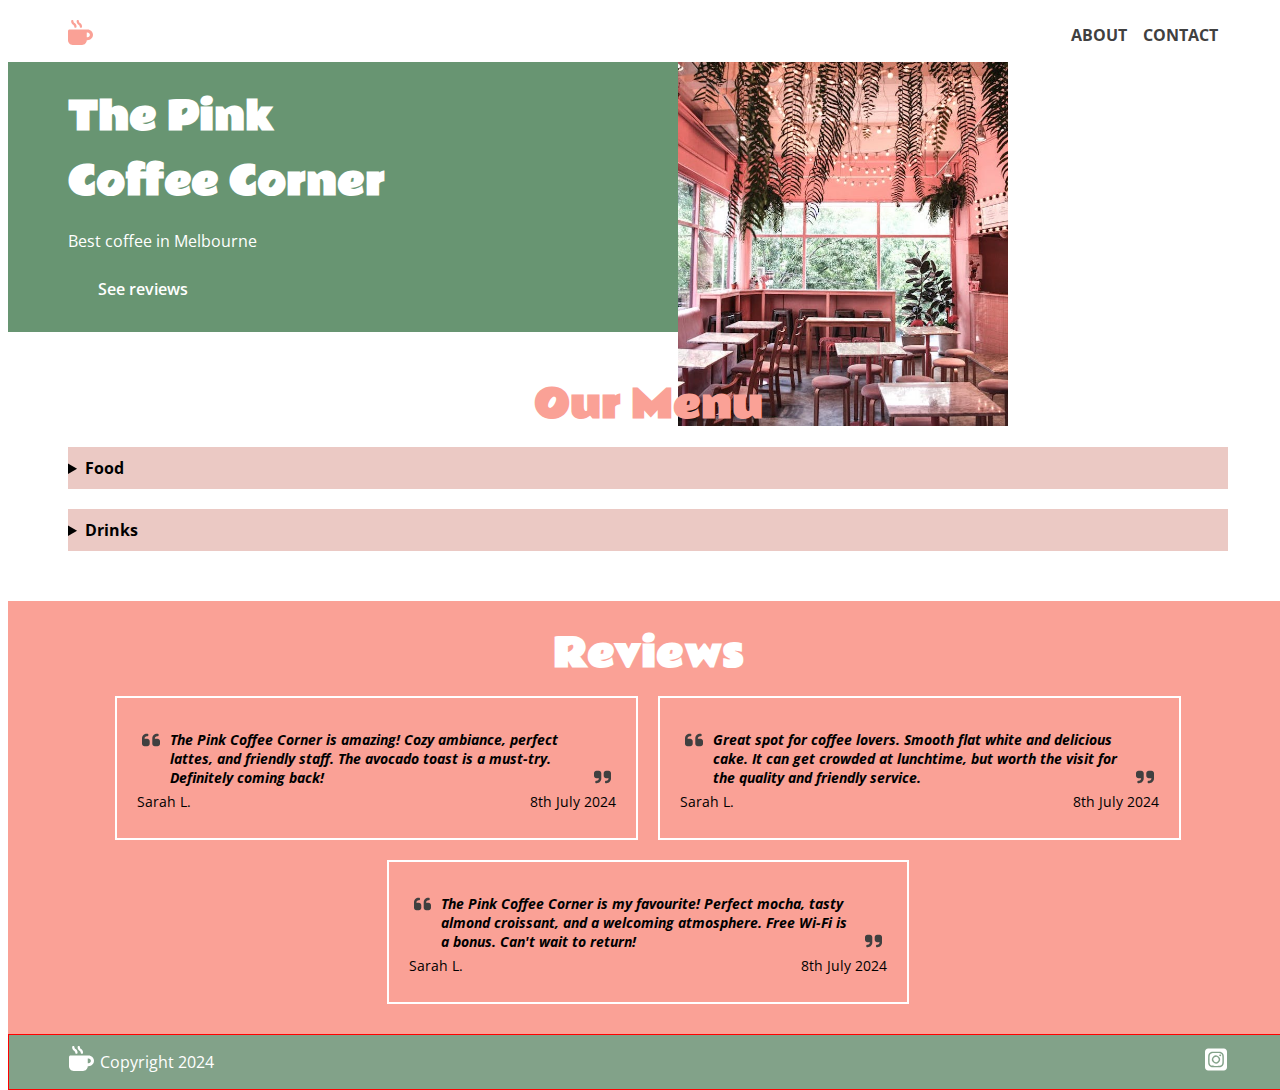
==== index.html @ 4e10b974 "removes all debug borders, fixes rasberry cupcake size" ====
<!DOCTYPE html>
<html lang="en">
<head>
    <meta charset="UTF-8">
    <meta name="viewport" content="width=device-width, initial-scale=1.0">
    <title>Assessment</title>
    <link rel="stylesheet" href="./style.css">
    <link rel="preconnect" href="https://fonts.googleapis.com">
<link rel="preconnect" href="https://fonts.gstatic.com" crossorigin>
<link href="https://fonts.googleapis.com/css2?family=Libre+Baskerville:ital,wght@0,400;0,700;1,400&family=Open+Sans:ital,wght@0,300..800;1,300..800&display=swap" rel="stylesheet">
<link rel="preconnect" href="https://fonts.googleapis.com">
<link rel="preconnect" href="https://fonts.gstatic.com" crossorigin>
<link href="https://fonts.googleapis.com/css2?family=Libre+Baskerville:ital,wght@0,400;0,700;1,400&family=Open+Sans:ital,wght@0,300..800;1,300..800&family=Rammetto+One&display=swap" rel="stylesheet">



</head>
<body>
    <header id="home">
        <section class="logo">
            <img src="./assets/icons/mug-hot-pink.svg" alt="mug-hot" height="25px">
        </section>
        <nav>
            <!-- <a href="#home">Home</a> -->
            <a href="#aboutSection">About</a>
            <a a href="#contactSection">Contact</a>
        </nav>
    </header>
        
        
    <main>
        <section class="hero-page">
            <section class="hero-page-text">
                <h2>
                    The Pink<br>Coffee Corner
                </h2>
                <p>Best coffee in Melbourne</p>
                <article class="hero-btn-reviews">
                    See reviews
                </article>
            </section>
            <section class="hero-page-image">
                <img src="./assets/images/hero_image.jpg" alt="restaurant" width="330px" />
            </section>
        </section>

        <section class="menu">
            <h2>Our Menu</h2>
            <section>
                <details class="item-title">
                    <summary>Food</summary>
                    <div class="container">
                        <div>
                            <article>
                                <!-- <div class="warnings"> -->
                                    <img src="./assets/images/chocolate_cupcake.jpg" alt="chocolate cake" />
                                    <h3>Chocolate Cupcake</h3>
                                    <div class="contains">
                                        <img class="icon" src="./assets/icons/leaf.svg" alt="vegan leaf" width="10px" height="10px" />
                                        <span>Vegan</span>
                                    </div> 
                                <!-- </div> -->
                            </article> 
                        </div> 
                        <div>
                            <article>
                                <!-- <div class="warnings"> -->
                                    <img src="./assets/images/donuts.jpg" alt="donuts" />
                                    <h3>Donuts</h3>
                                    <div class="contains">
                                        <img class="icon" src="./assets/icons/wheat-awn.svg" alt="vegan leaf" width="10px" height="10px" />
                                        <span>Gluten Free</span>
                                    </div>
                                <!-- </div> -->
                            </article> 
                        </div> 
                        <div>
                            <article>
                                <img src="./assets/images/raspberry_cupcake.jpg" alt="raspberry cupcake">
                                <h3>Rasberry Cupcake</h3>
                                <div class="warnings">
                                    <div class="contains">
                                        <img class="icon" src="./assets/icons/leaf.svg" alt="vegan leaf" width="10px" height="10px">
                                        <span>Vegan</span>
                                    </div>
                                    <div class="contains">
                                        <img class="icon" src="./assets/icons/wheat-awn.svg" alt="vegan leaf" width="10px" height="10px">
                                        <span>Gluten Free</span>
                                    </div>
                                </div>
                            </article> 
                        </div> 
                        <div>
                            <article>
                                <!-- <div class="warnings"> -->
                                    <img src="./assets/images/vanilla_cake.jpg" alt="vanilla cake">
                                    <h3>Vanilla Cake</h3>
                                    <div class="contains">
                                        <img class="icon" src="./assets/icons/egg.svg" alt="vegan leaf" width="10px" height="10px">
                                        <span>Contains Eggs</span>
                                    </div>
                                <!-- </div> -->
                                
                            </article> 
                        </div> 
                        <div>
                            <article>
                                <!-- <div class="warnings"> -->
                                    <div class="contains">
                                        <img class="icon" src="./assets/icons/egg.svg" alt="vegan leaf" width="10px" height="10px">
                                        <span>Contains Eggs</span>
                                        <img class="icon" src="./assets/icons/cow.svg" alt="vegan leaf" width="10px" height="10px">
                                        <span>Contains Dairy</span>
                                    </div>
                                    <img src="./assets/images/cheesecake.jpg" alt="cheesecake">
                                    <h3>Cheese cake</h3>
                                <!-- </div> -->
                            </article> 
                        </div> 
                    </div>
                </details>
            </section>
        <section>
        <details class="item-title">
            <summary>Drinks</summary>
            <div class="container">
                <div>
                    <article>
                        <img src="./assets/images/coffee.jpg" alt="flat white coffee">
                        <h3>Flat White</h3>
                        <div class="contains">
                            <img class="icon" src="./assets/icons/leaf.svg" alt="vegan leaf" width="10px" height="10px">
                            <span>Vegan Option Available</span>
                        </div>
                    </article> 
                </div> 
                <div>
                    <article>
                        <img src="./assets/images/green_smoothie.jpg" alt="green smoothie">
                        <h3>Green Smoothie</h3>
                        <div class="contains">
                            <img class="icon" src="./assets/icons/leaf.svg" alt="vegan leaf" width="10px" height="10px">
                            <span>Vegan Option Available</span>
                        </div>
                    </article> 
                </div> 
                <div>
                    <article>
                        <img src="./assets/images/peanut_smoothie.jpg" alt="peanut butter smoothie">
                        <h3>Peanut Butter Smoothie</h3>
                        <div class="warnings">
                            <div class="contains">
                                <img class="icon" src="./assets/icons/leaf.svg" alt="vegan leaf" width="10px" height="10px">
                                <span>Vegan Option Available</span>
                            </div>
                            <div class="contains">
                                <img class="icon" src="./assets/icons/hand.svg" alt="hand with dots" width="10px" height="10px">
                                <span>Contains Nuts</span>
                            </div>
                        </div>
                    </article> 
                </div> 
            </div>
        </details>
    </section>
</section>


        <section class="reviews">
            <h2>Reviews</h2>
            <section class="review-cards">
                <article>
                    <div class="review-text-container">
                        <img src="./assets/icons/quote-left.svg" class="quote-left" alt="left quote">
                        <p class="review-text">
                            The Pink Coffee Corner is amazing! Cozy ambiance, perfect lattes,
                            and friendly staff. The avocado toast is a must-try. 
                            Definitely coming back! 
                        </p>
                        <img src="./assets/icons/quote-right.svg" class="quote-right" alt="right quote">
                    </div>
                    <section class="review-ownership">
                        <span class="review-name">Sarah L.</span>
                        <span class="review-date">8th July 2024</span>
                    </section>
                </article>
                <article>
                    <div class="review-text-container">
                        <img src="./assets/icons/quote-left.svg" class="quote-left" alt="left quote">
                        <p class="review-text">
                            Great spot for coffee lovers. Smooth flat white and delicious cake.
                            It can get crowded at lunchtime, but worth the visit for the 
                            quality and friendly service.
                        </p>
                        <img src="./assets/icons/quote-right.svg" class="quote-right" alt="right quote">
                    </div>
                    <section class="review-ownership">
                        <span class="review-name">Sarah L.</span>
                        <span class="review-date">8th July 2024</span>
                    </section>
                </article>
                <article>
                    <div class="review-text-container">
                        <img src="./assets/icons/quote-left.svg" class="quote-left" alt="left quote">
                        <p class="review-text">
                            The Pink Coffee Corner is my favourite!
                            Perfect mocha, tasty almond croissant, and a welcoming atmosphere. 
                            Free Wi-Fi is a bonus. Can't wait to return! 
                        </p>
                        <img src="./assets/icons/quote-right.svg" class="quote-right" alt="right quote">
                    </div>
                    <section class="review-ownership">
                        <span class="review-name">Sarah L.</span>
                        <span class="review-date">8th July 2024</span>
                    </section>
                </article>
                
            </section>
        </section>
    </main>
    <footer>
        <section class="footer-logo">
            <img src="./assets/icons/mug-hot-white.svg" alt="mug-hot" height="25px" />
            <span>Copyright 2024</span>
        </section>
        <section class="instagram">
            <img src="./assets/icons/instagram-white.svg" alt="instagram" height="25px" />
        </section>
    </footer>
</body>
</html>






<!-- <section class="menu">
    <h2>Our Menu</h2>
    <section>
        <details class="item-title">
            <summary>Food</summary>
            <article>
                <img src="./assets/images/chocolate_cupcake.jpg" alt="chocolate cake">
                <h3>Chocolate Cupcake</h3>
                <span>vegan</span>
            </article>
            <article>
                <img src="./assets/images/donuts.jpg" alt="donuts">
                <h3>Donuts</h3>
                <span>vegan</span>
            </article>
             <article>
                <img src="./assets/images/raspberry_cupcake.jpg" alt="raspberry cupcake">
                <h3>Rasberry Cupcake</h3>
                <span>vegan</span>
            </article>
            <article>
                <img src="./assets/images/vanilla_cake.jpg" alt="vanilla cake">
                <h3>Vanilla Cake</h3>
                <span>vegan</span>
            </article>
            <article>
                <img src="./assets/images/cheesecake.jpg" alt="cheesecake">
                <h3>Cheese cake</h3>
                <span>vegan</span>
            </article>
        </details>
    </section>
    <section>
        <details class="item-title">
            <summary>Drinks</summary>
            <article><h3>Flat White</h3></article>
            <article><h3>Green Smoothie</h3></article>
            <article><h3>Peanut Butter Smoothie</h3></article>
            
        </details>
    </section>
</section> -->
---- style.css ----
body {
  height: 100vh;
  width: 100%;
  font-family: "Open Sans", sans-serif;
}

header {
  display: flex;
  flex-direction: row;
  justify-content: space-between;
  align-items: center;
  height: 6vh;
  padding: 0px 60px;
}
header .logo {
  width: 30px;
  height: 30px;
}
header nav {
  padding-right: 10px;
  display: flex;
  flex-direction: row;
  justify-content: flex-start;
  align-items: center;
  gap: 1em;
}
header nav a {
  color: #404040;
  font-weight: bold;
  text-decoration: none;
  text-transform: uppercase;
}
header nav a:hover {
  transform: scale(1.05);
}

.hero-page {
  display: flex;
  flex-direction: row;
  justify-content: center;
  align-items: center;
  height: 30vh;
  color: white;
}
.hero-page .hero-page-text {
  display: flex;
  flex-direction: column;
  justify-content: center;
  align-items: start;
  width: 50%;
  height: 30vh;
  padding-left: 60px;
  background-color: #689572;
}
.hero-page .hero-page-text h2 {
  font-family: "Rammetto One", sans-serif;
  font-size: 2.4em;
  margin: 0;
}
.hero-page .hero-page-text .hero-btn-reviews {
  font-weight: 600;
  padding: 10px 30px;
}
.hero-page .hero-page-image {
  width: 50%;
  height: 30vh;
}

.menu {
  display: flex;
  flex-direction: column;
  justify-content: center;
  align-items: center;
  padding: 40px 60px;
  /* header of the dropdown list */
  /* dropdown list + header - outer body */
}
.menu h2 {
  font-family: "Rammetto One", sans-serif;
  font-size: 2.4em;
  margin: 0;
  color: #FAA196;
}
.menu section {
  width: 100%;
  padding: 10px 0px;
}
.menu summary {
  background-color: #EBC9C4;
  width: 100%;
  font-weight: bold;
  padding: 10px 0px;
}
.menu details {
  background-color: white;
}
.menu details div {
  background-color: white;
  padding-top: 10px;
  margin: 0px;
}
.menu details .container {
  display: flex;
  flex-wrap: wrap;
  justify-content: space-between;
  gap: 10px;
}
.menu details article {
  background-color: #EBC9C4;
  display: flex;
  flex-direction: column;
  align-items: center;
  width: 250px;
  padding: 10px;
}
.menu details article img {
  width: 24vw;
  height: 70%;
}
.menu details article .warnings {
  display: flex;
  flex-wrap: wrap;
  justify-content: center;
  padding: 0px;
  gap: 10px;
  background-color: #EBC9C4;
}
.menu details article .contains {
  display: flex;
  flex-direction: row;
  justify-content: flex-start;
  align-items: center;
  gap: 10px;
  font-size: 0.8em;
  padding: 0;
  margin: 0;
  background-color: #EBC9C4;
}
.menu details article .contains h3 {
  font-size: 1.3em;
  padding: 0px;
}
.menu details article .contains .icon {
  width: 20px;
  height: 20px;
  padding: 0px;
}

.reviews {
  display: flex;
  flex-direction: column;
  justify-content: center;
  align-items: center;
  padding: 20px 60px;
  background-color: #FAA196;
}
.reviews h2 {
  font-family: "Rammetto One", sans-serif;
  font-size: 2.4em;
  margin: 0;
  color: white;
}
.reviews .review-cards {
  display: flex;
  flex-wrap: wrap;
  justify-content: center;
  gap: 20px;
  padding: 10px;
  font-size: 0.9em;
}
.reviews .review-cards article {
  border: 2px solid white;
  width: 42%;
  height: 100px;
  padding: 20px;
  display: flex;
  flex-direction: column;
  justify-content: center;
}
.reviews .review-cards article .review-text-container {
  display: flex;
  flex-direction: rov;
  justify-content: flex-start;
  align-items: flex-start;
  padding: 5px;
  gap: 10px;
}
.reviews .review-cards article .review-text-container :first-child {
  align-self: flex-start;
}
.reviews .review-cards article .review-text-container :last-child {
  align-self: flex-end;
}
.reviews .review-cards article img {
  height: 20px;
}
.reviews .review-cards article .review-text {
  font-style: italic;
  font-weight: bold;
  margin: 0px;
}
.reviews .review-cards article .review-ownership {
  display: flex;
  flex-direction: row;
  justify-content: space-between;
}

footer {
  display: flex;
  flex-direction: row;
  justify-content: space-between;
  align-items: center;
  height: 6vh;
  padding: 0px 60px;
  background-color: #82A289;
  color: white;
  border: 1px solid red;
}
footer .footer-logo {
  display: flex;
  flex-direction: row;
  justify-content: flex-start;
  align-items: center;
  gap: 0.4em;
}
footer .footer-logo img {
  padding-bottom: 0.5em;
}

/*# sourceMappingURL=style.css.map */
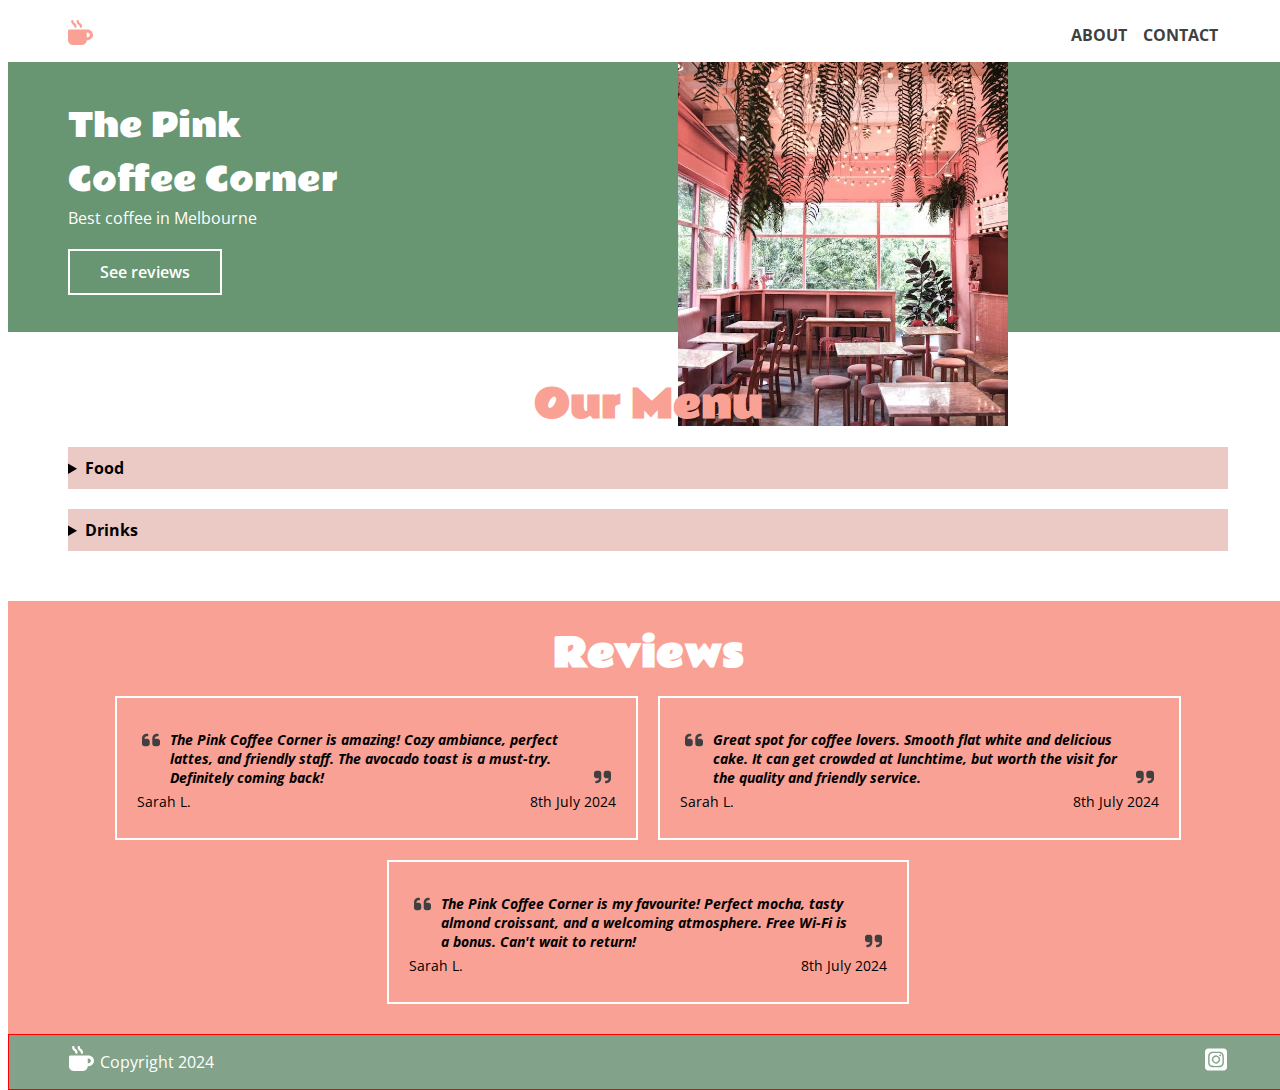
==== commit 2dc75cb2: "adds a background to the hero image, locks product image" ====
--- a/index.html
+++ b/index.html
@@ -6,11 +6,11 @@
     <title>Assessment</title>
     <link rel="stylesheet" href="./style.css">
     <link rel="preconnect" href="https://fonts.googleapis.com">
-<link rel="preconnect" href="https://fonts.gstatic.com" crossorigin>
-<link href="https://fonts.googleapis.com/css2?family=Libre+Baskerville:ital,wght@0,400;0,700;1,400&family=Open+Sans:ital,wght@0,300..800;1,300..800&display=swap" rel="stylesheet">
-<link rel="preconnect" href="https://fonts.googleapis.com">
-<link rel="preconnect" href="https://fonts.gstatic.com" crossorigin>
-<link href="https://fonts.googleapis.com/css2?family=Libre+Baskerville:ital,wght@0,400;0,700;1,400&family=Open+Sans:ital,wght@0,300..800;1,300..800&family=Rammetto+One&display=swap" rel="stylesheet">
+    <link rel="preconnect" href="https://fonts.gstatic.com" crossorigin>
+    <link href="https://fonts.googleapis.com/css2?family=Libre+Baskerville:ital,wght@0,400;0,700;1,400&family=Open+Sans:ital,wght@0,300..800;1,300..800&display=swap" rel="stylesheet">
+    <link rel="preconnect" href="https://fonts.googleapis.com">
+    <link rel="preconnect" href="https://fonts.gstatic.com" crossorigin>
+    <link href="https://fonts.googleapis.com/css2?family=Libre+Baskerville:ital,wght@0,400;0,700;1,400&family=Open+Sans:ital,wght@0,300..800;1,300..800&family=Rammetto+One&display=swap" rel="stylesheet">
 
 
 
@@ -31,10 +31,10 @@
     <main>
         <section class="hero-page">
             <section class="hero-page-text">
-                <h2>
+                <span class="hero-page-heading">
                     The Pink<br>Coffee Corner
-                </h2>
-                <p>Best coffee in Melbourne</p>
+                </span>
+                <span class="hero-page-description">Best coffee in Melbourne</span>
                 <article class="hero-btn-reviews">
                     See reviews
                 </article>
@@ -105,16 +105,14 @@
                         </div> 
                         <div>
                             <article>
-                                <!-- <div class="warnings"> -->
-                                    <div class="contains">
-                                        <img class="icon" src="./assets/icons/egg.svg" alt="vegan leaf" width="10px" height="10px">
-                                        <span>Contains Eggs</span>
-                                        <img class="icon" src="./assets/icons/cow.svg" alt="vegan leaf" width="10px" height="10px">
-                                        <span>Contains Dairy</span>
-                                    </div>
-                                    <img src="./assets/images/cheesecake.jpg" alt="cheesecake">
-                                    <h3>Cheese cake</h3>
-                                <!-- </div> -->
+                                <img src="./assets/images/cheesecake.jpg" alt="cheesecake">
+                                <h3>Cheese cake</h3>
+                                <div class="contains">
+                                    <img class="icon" src="./assets/icons/egg.svg" alt="vegan leaf" width="10px" height="10px">
+                                    <span>Contains Eggs</span>
+                                    <img class="icon" src="./assets/icons/cow.svg" alt="vegan leaf" width="10px" height="10px">
+                                    <span>Contains Dairy</span>
+                                </div>
                             </article> 
                         </div> 
                     </div>
--- a/style.css
+++ b/style.css
@@ -52,16 +52,22 @@
   padding-left: 60px;
   background-color: #689572;
 }
-.hero-page .hero-page-text h2 {
+.hero-page .hero-page-text .hero-page-heading {
   font-family: "Rammetto One", sans-serif;
-  font-size: 2.4em;
-  margin: 0;
+  font-size: 2em;
+  padding: 0px;
+}
+.hero-page .hero-page-text .hero-page-description {
+  padding: 0px;
+  margin-bottom: 20px;
 }
 .hero-page .hero-page-text .hero-btn-reviews {
+  border: 2px solid white;
   font-weight: 600;
   padding: 10px 30px;
 }
 .hero-page .hero-page-image {
+  background-color: #689572;
   width: 50%;
   height: 30vh;
 }
@@ -111,11 +117,11 @@
   flex-direction: column;
   align-items: center;
   width: 250px;
-  padding: 10px;
+  padding: 16px;
 }
 .menu details article img {
-  width: 24vw;
-  height: 70%;
+  width: 250px;
+  height: auto;
 }
 .menu details article .warnings {
   display: flex;
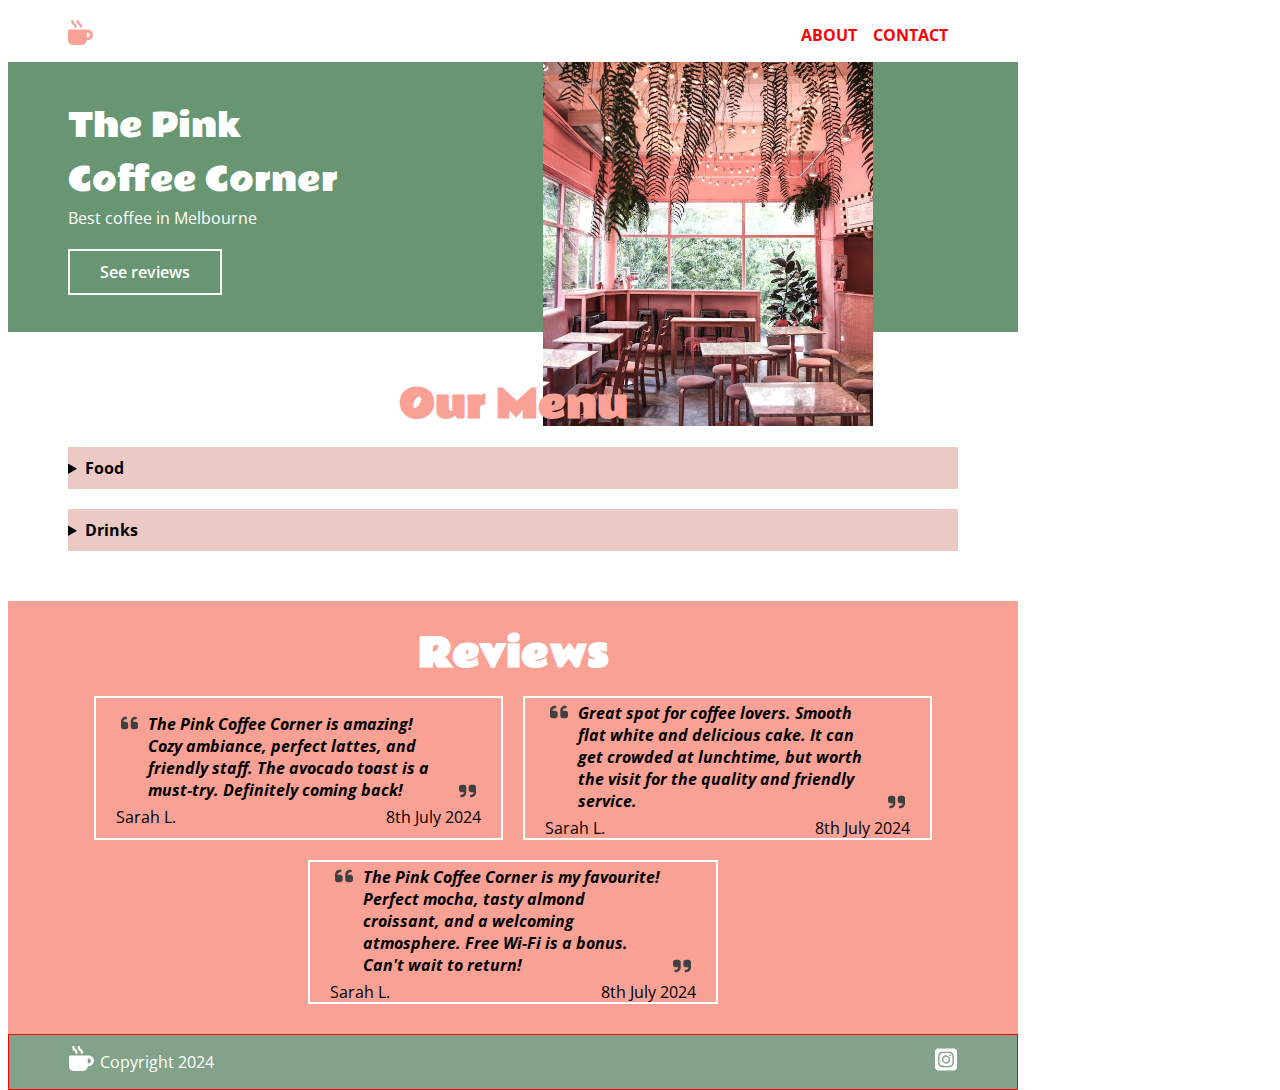
==== commit f206e69a: "adds media query" ====
--- a/index.html
+++ b/index.html
@@ -1,237 +1,351 @@
 <!DOCTYPE html>
 <html lang="en">
-<head>
-    <meta charset="UTF-8">
-    <meta name="viewport" content="width=device-width, initial-scale=1.0">
+  <head>
+    <meta charset="UTF-8" />
+    <meta name="viewport" content="width=device-width, initial-scale=1.0" />
     <title>Assessment</title>
-    <link rel="stylesheet" href="./style.css">
-    <link rel="preconnect" href="https://fonts.googleapis.com">
-    <link rel="preconnect" href="https://fonts.gstatic.com" crossorigin>
-    <link href="https://fonts.googleapis.com/css2?family=Libre+Baskerville:ital,wght@0,400;0,700;1,400&family=Open+Sans:ital,wght@0,300..800;1,300..800&display=swap" rel="stylesheet">
-    <link rel="preconnect" href="https://fonts.googleapis.com">
-    <link rel="preconnect" href="https://fonts.gstatic.com" crossorigin>
-    <link href="https://fonts.googleapis.com/css2?family=Libre+Baskerville:ital,wght@0,400;0,700;1,400&family=Open+Sans:ital,wght@0,300..800;1,300..800&family=Rammetto+One&display=swap" rel="stylesheet">
+    <link rel="stylesheet" href="./style.css" />
+    <link rel="preconnect" href="https://fonts.googleapis.com" />
+    <link rel="preconnect" href="https://fonts.gstatic.com" crossorigin />
+    <link
+      href="https://fonts.googleapis.com/css2?family=Libre+Baskerville:ital,wght@0,400;0,700;1,400&family=Open+Sans:ital,wght@0,300..800;1,300..800&display=swap"
+      rel="stylesheet"
+    />
+    <link rel="preconnect" href="https://fonts.googleapis.com" />
+    <link rel="preconnect" href="https://fonts.gstatic.com" crossorigin />
+    <link
+      href="https://fonts.googleapis.com/css2?family=Libre+Baskerville:ital,wght@0,400;0,700;1,400&family=Open+Sans:ital,wght@0,300..800;1,300..800&family=Rammetto+One&display=swap"
+      rel="stylesheet"
+    />
+  </head>
+  <body>
+    <header id="home">
+      <section class="logo">
+        <img
+          src="./assets/icons/mug-hot-pink.svg"
+          alt="mug-hot"
+          height="25px"
+        />
+      </section>
+      <nav>
+        <!-- <a href="#home">Home</a> -->
+        <a href="#aboutSection">About</a>
+        <a a href="#contactSection">Contact</a>
+      </nav>
+    </header>
 
+    <main>
+      <section class="hero-page">
+        <section class="hero-page-text">
+          <span class="hero-page-heading"> The Pink<br />Coffee Corner </span>
+          <span class="hero-page-description">Best coffee in Melbourne</span>
+          <article class="hero-btn-reviews">See reviews</article>
+        </section>
+        <section class="hero-page-image">
+          <img
+            src="./assets/images/hero_image.jpg"
+            alt="restaurant"
+            width="330px"
+          />
+        </section>
+      </section>
 
-
-</head>
-<body>
-    <header id="home">
-        <section class="logo">
-            <img src="./assets/icons/mug-hot-pink.svg" alt="mug-hot" height="25px">
-        </section>
-        <nav>
-            <!-- <a href="#home">Home</a> -->
-            <a href="#aboutSection">About</a>
-            <a a href="#contactSection">Contact</a>
-        </nav>
-    </header>
-        
-        
-    <main>
-        <section class="hero-page">
-            <section class="hero-page-text">
-                <span class="hero-page-heading">
-                    The Pink<br>Coffee Corner
-                </span>
-                <span class="hero-page-description">Best coffee in Melbourne</span>
-                <article class="hero-btn-reviews">
-                    See reviews
-                </article>
-            </section>
-            <section class="hero-page-image">
-                <img src="./assets/images/hero_image.jpg" alt="restaurant" width="330px" />
-            </section>
-        </section>
-
-        <section class="menu">
-            <h2>Our Menu</h2>
-            <section>
-                <details class="item-title">
-                    <summary>Food</summary>
-                    <div class="container">
-                        <div>
-                            <article>
-                                <!-- <div class="warnings"> -->
-                                    <img src="./assets/images/chocolate_cupcake.jpg" alt="chocolate cake" />
-                                    <h3>Chocolate Cupcake</h3>
-                                    <div class="contains">
-                                        <img class="icon" src="./assets/icons/leaf.svg" alt="vegan leaf" width="10px" height="10px" />
-                                        <span>Vegan</span>
-                                    </div> 
-                                <!-- </div> -->
-                            </article> 
-                        </div> 
-                        <div>
-                            <article>
-                                <!-- <div class="warnings"> -->
-                                    <img src="./assets/images/donuts.jpg" alt="donuts" />
-                                    <h3>Donuts</h3>
-                                    <div class="contains">
-                                        <img class="icon" src="./assets/icons/wheat-awn.svg" alt="vegan leaf" width="10px" height="10px" />
-                                        <span>Gluten Free</span>
-                                    </div>
-                                <!-- </div> -->
-                            </article> 
-                        </div> 
-                        <div>
-                            <article>
-                                <img src="./assets/images/raspberry_cupcake.jpg" alt="raspberry cupcake">
-                                <h3>Rasberry Cupcake</h3>
-                                <div class="warnings">
-                                    <div class="contains">
-                                        <img class="icon" src="./assets/icons/leaf.svg" alt="vegan leaf" width="10px" height="10px">
-                                        <span>Vegan</span>
-                                    </div>
-                                    <div class="contains">
-                                        <img class="icon" src="./assets/icons/wheat-awn.svg" alt="vegan leaf" width="10px" height="10px">
-                                        <span>Gluten Free</span>
-                                    </div>
-                                </div>
-                            </article> 
-                        </div> 
-                        <div>
-                            <article>
-                                <!-- <div class="warnings"> -->
-                                    <img src="./assets/images/vanilla_cake.jpg" alt="vanilla cake">
-                                    <h3>Vanilla Cake</h3>
-                                    <div class="contains">
-                                        <img class="icon" src="./assets/icons/egg.svg" alt="vegan leaf" width="10px" height="10px">
-                                        <span>Contains Eggs</span>
-                                    </div>
-                                <!-- </div> -->
-                                
-                            </article> 
-                        </div> 
-                        <div>
-                            <article>
-                                <img src="./assets/images/cheesecake.jpg" alt="cheesecake">
-                                <h3>Cheese cake</h3>
-                                <div class="contains">
-                                    <img class="icon" src="./assets/icons/egg.svg" alt="vegan leaf" width="10px" height="10px">
-                                    <span>Contains Eggs</span>
-                                    <img class="icon" src="./assets/icons/cow.svg" alt="vegan leaf" width="10px" height="10px">
-                                    <span>Contains Dairy</span>
-                                </div>
-                            </article> 
-                        </div> 
+      <section class="menu">
+        <h2>Our Menu</h2>
+        <section>
+          <details class="item-title">
+            <summary>Food</summary>
+            <div class="container">
+              <div>
+                <article>
+                  <!-- <div class="warnings"> -->
+                  <img
+                    src="./assets/images/chocolate_cupcake.jpg"
+                    alt="chocolate cake"
+                  />
+                  <h3>Chocolate Cupcake</h3>
+                  <div class="contains">
+                    <img
+                      class="icon"
+                      src="./assets/icons/leaf.svg"
+                      alt="vegan leaf"
+                      width="10px"
+                      height="10px"
+                    />
+                    <span>Vegan</span>
+                  </div>
+                  <!-- </div> -->
+                </article>
+              </div>
+              <div>
+                <article>
+                  <!-- <div class="warnings"> -->
+                  <img src="./assets/images/donuts.jpg" alt="donuts" />
+                  <h3>Donuts</h3>
+                  <div class="contains">
+                    <img
+                      class="icon"
+                      src="./assets/icons/wheat-awn.svg"
+                      alt="vegan leaf"
+                      width="10px"
+                      height="10px"
+                    />
+                    <span>Gluten Free</span>
+                  </div>
+                  <!-- </div> -->
+                </article>
+              </div>
+              <div>
+                <article>
+                  <img
+                    src="./assets/images/raspberry_cupcake.jpg"
+                    alt="raspberry cupcake"
+                  />
+                  <h3>Rasberry Cupcake</h3>
+                  <div class="warnings">
+                    <div class="contains">
+                      <img
+                        class="icon"
+                        src="./assets/icons/leaf.svg"
+                        alt="vegan leaf"
+                        width="10px"
+                        height="10px"
+                      />
+                      <span>Vegan</span>
                     </div>
-                </details>
-            </section>
+                    <div class="contains">
+                      <img
+                        class="icon"
+                        src="./assets/icons/wheat-awn.svg"
+                        alt="vegan leaf"
+                        width="10px"
+                        height="10px"
+                      />
+                      <span>Gluten Free</span>
+                    </div>
+                  </div>
+                </article>
+              </div>
+              <div>
+                <article>
+                  <!-- <div class="warnings"> -->
+                  <img
+                    src="./assets/images/vanilla_cake.jpg"
+                    alt="vanilla cake"
+                  />
+                  <h3>Vanilla Cake</h3>
+                  <div class="contains">
+                    <img
+                      class="icon"
+                      src="./assets/icons/egg.svg"
+                      alt="vegan leaf"
+                      width="10px"
+                      height="10px"
+                    />
+                    <span>Contains Eggs</span>
+                  </div>
+                  <!-- </div> -->
+                </article>
+              </div>
+              <div>
+                <article>
+                  <img src="./assets/images/cheesecake.jpg" alt="cheesecake" />
+                  <h3>Cheese cake</h3>
+                  <div class="contains">
+                    <img
+                      class="icon"
+                      src="./assets/icons/egg.svg"
+                      alt="vegan leaf"
+                      width="10px"
+                      height="10px"
+                    />
+                    <span>Contains Eggs</span>
+                    <img
+                      class="icon"
+                      src="./assets/icons/cow.svg"
+                      alt="vegan leaf"
+                      width="10px"
+                      height="10px"
+                    />
+                    <span>Contains Dairy</span>
+                  </div>
+                </article>
+              </div>
+            </div>
+          </details>
+        </section>
         <section>
-        <details class="item-title">
+          <details class="item-title">
             <summary>Drinks</summary>
             <div class="container">
-                <div>
-                    <article>
-                        <img src="./assets/images/coffee.jpg" alt="flat white coffee">
-                        <h3>Flat White</h3>
-                        <div class="contains">
-                            <img class="icon" src="./assets/icons/leaf.svg" alt="vegan leaf" width="10px" height="10px">
-                            <span>Vegan Option Available</span>
-                        </div>
-                    </article> 
-                </div> 
-                <div>
-                    <article>
-                        <img src="./assets/images/green_smoothie.jpg" alt="green smoothie">
-                        <h3>Green Smoothie</h3>
-                        <div class="contains">
-                            <img class="icon" src="./assets/icons/leaf.svg" alt="vegan leaf" width="10px" height="10px">
-                            <span>Vegan Option Available</span>
-                        </div>
-                    </article> 
-                </div> 
-                <div>
-                    <article>
-                        <img src="./assets/images/peanut_smoothie.jpg" alt="peanut butter smoothie">
-                        <h3>Peanut Butter Smoothie</h3>
-                        <div class="warnings">
-                            <div class="contains">
-                                <img class="icon" src="./assets/icons/leaf.svg" alt="vegan leaf" width="10px" height="10px">
-                                <span>Vegan Option Available</span>
-                            </div>
-                            <div class="contains">
-                                <img class="icon" src="./assets/icons/hand.svg" alt="hand with dots" width="10px" height="10px">
-                                <span>Contains Nuts</span>
-                            </div>
-                        </div>
-                    </article> 
-                </div> 
-            </div>
-        </details>
-    </section>
-</section>
+              <div>
+                <article>
+                  <img
+                    src="./assets/images/coffee.jpg"
+                    alt="flat white coffee"
+                  />
+                  <h3>Flat White</h3>
+                  <div class="contains">
+                    <img
+                      class="icon"
+                      src="./assets/icons/leaf.svg"
+                      alt="vegan leaf"
+                      width="10px"
+                      height="10px"
+                    />
+                    <span>Vegan Option Available</span>
+                  </div>
+                </article>
+              </div>
+              <div>
+                <article>
+                  <img
+                    src="./assets/images/green_smoothie.jpg"
+                    alt="green smoothie"
+                  />
+                  <h3>Green Smoothie</h3>
+                  <div class="contains">
+                    <img
+                      class="icon"
+                      src="./assets/icons/leaf.svg"
+                      alt="vegan leaf"
+                      width="10px"
+                      height="10px"
+                    />
+                    <span>Vegan Option Available</span>
+                  </div>
+                </article>
+              </div>
+              <div>
+                <article>
+                  <img
+                    src="./assets/images/peanut_smoothie.jpg"
+                    alt="peanut butter smoothie"
+                  />
+                  <h3>Peanut Butter Smoothie</h3>
+                  <div class="warnings">
+                    <div class="contains">
+                      <img
+                        class="icon"
+                        src="./assets/icons/leaf.svg"
+                        alt="vegan leaf"
+                        width="10px"
+                        height="10px"
+                      />
+                      <span>Vegan Option Available</span>
+                    </div>
+                    <div class="contains">
+                      <img
+                        class="icon"
+                        src="./assets/icons/hand.svg"
+                        alt="hand with dots"
+                        width="10px"
+                        height="10px"
+                      />
+                      <span>Contains Nuts</span>
+                    </div>
+                  </div>
+                </article>
+              </div>
+            </div>
+          </details>
+        </section>
+      </section>
 
-
-        <section class="reviews">
-            <h2>Reviews</h2>
-            <section class="review-cards">
-                <article>
-                    <div class="review-text-container">
-                        <img src="./assets/icons/quote-left.svg" class="quote-left" alt="left quote">
-                        <p class="review-text">
-                            The Pink Coffee Corner is amazing! Cozy ambiance, perfect lattes,
-                            and friendly staff. The avocado toast is a must-try. 
-                            Definitely coming back! 
-                        </p>
-                        <img src="./assets/icons/quote-right.svg" class="quote-right" alt="right quote">
-                    </div>
-                    <section class="review-ownership">
-                        <span class="review-name">Sarah L.</span>
-                        <span class="review-date">8th July 2024</span>
-                    </section>
-                </article>
-                <article>
-                    <div class="review-text-container">
-                        <img src="./assets/icons/quote-left.svg" class="quote-left" alt="left quote">
-                        <p class="review-text">
-                            Great spot for coffee lovers. Smooth flat white and delicious cake.
-                            It can get crowded at lunchtime, but worth the visit for the 
-                            quality and friendly service.
-                        </p>
-                        <img src="./assets/icons/quote-right.svg" class="quote-right" alt="right quote">
-                    </div>
-                    <section class="review-ownership">
-                        <span class="review-name">Sarah L.</span>
-                        <span class="review-date">8th July 2024</span>
-                    </section>
-                </article>
-                <article>
-                    <div class="review-text-container">
-                        <img src="./assets/icons/quote-left.svg" class="quote-left" alt="left quote">
-                        <p class="review-text">
-                            The Pink Coffee Corner is my favourite!
-                            Perfect mocha, tasty almond croissant, and a welcoming atmosphere. 
-                            Free Wi-Fi is a bonus. Can't wait to return! 
-                        </p>
-                        <img src="./assets/icons/quote-right.svg" class="quote-right" alt="right quote">
-                    </div>
-                    <section class="review-ownership">
-                        <span class="review-name">Sarah L.</span>
-                        <span class="review-date">8th July 2024</span>
-                    </section>
-                </article>
-                
+      <section class="reviews">
+        <h2>Reviews</h2>
+        <section class="review-cards">
+          <article>
+            <div class="review-text-container">
+              <img
+                src="./assets/icons/quote-left.svg"
+                class="quote-left"
+                alt="left quote"
+              />
+              <p class="review-text">
+                The Pink Coffee Corner is amazing! Cozy ambiance, perfect
+                lattes, and friendly staff. The avocado toast is a must-try.
+                Definitely coming back!
+              </p>
+              <img
+                src="./assets/icons/quote-right.svg"
+                class="quote-right"
+                alt="right quote"
+              />
+            </div>
+            <section class="review-ownership">
+              <span class="review-name">Sarah L.</span>
+              <span class="review-date">8th July 2024</span>
             </section>
-        </section>
+          </article>
+          <article>
+            <div class="review-text-container">
+              <img
+                src="./assets/icons/quote-left.svg"
+                class="quote-left"
+                alt="left quote"
+              />
+              <p class="review-text">
+                Great spot for coffee lovers. Smooth flat white and delicious
+                cake. It can get crowded at lunchtime, but worth the visit for
+                the quality and friendly service.
+              </p>
+              <img
+                src="./assets/icons/quote-right.svg"
+                class="quote-right"
+                alt="right quote"
+              />
+            </div>
+            <section class="review-ownership">
+              <span class="review-name">Sarah L.</span>
+              <span class="review-date">8th July 2024</span>
+            </section>
+          </article>
+          <article>
+            <div class="review-text-container">
+              <img
+                src="./assets/icons/quote-left.svg"
+                class="quote-left"
+                alt="left quote"
+              />
+              <p class="review-text">
+                The Pink Coffee Corner is my favourite! Perfect mocha, tasty
+                almond croissant, and a welcoming atmosphere. Free Wi-Fi is a
+                bonus. Can't wait to return!
+              </p>
+              <img
+                src="./assets/icons/quote-right.svg"
+                class="quote-right"
+                alt="right quote"
+              />
+            </div>
+            <section class="review-ownership">
+              <span class="review-name">Sarah L.</span>
+              <span class="review-date">8th July 2024</span>
+            </section>
+          </article>
+        </section>
+      </section>
     </main>
     <footer>
-        <section class="footer-logo">
-            <img src="./assets/icons/mug-hot-white.svg" alt="mug-hot" height="25px" />
-            <span>Copyright 2024</span>
-        </section>
-        <section class="instagram">
-            <img src="./assets/icons/instagram-white.svg" alt="instagram" height="25px" />
-        </section>
+      <section class="footer-logo">
+        <img
+          src="./assets/icons/mug-hot-white.svg"
+          alt="mug-hot"
+          height="25px"
+        />
+        <span>Copyright 2024</span>
+      </section>
+      <section class="instagram">
+        <img
+          src="./assets/icons/instagram-white.svg"
+          alt="instagram"
+          height="25px"
+        />
+      </section>
     </footer>
-</body>
+  </body>
 </html>
-
-
-
-
-
 
 <!-- <section class="menu">
     <h2>Our Menu</h2>
@@ -274,4 +388,4 @@
             
         </details>
     </section>
-</section> -->+</section> -->
--- a/style.css
+++ b/style.css
@@ -2,6 +2,26 @@
   height: 100vh;
   width: 100%;
   font-family: "Open Sans", sans-serif;
+}
+@media screen and (min-width: 577px) {
+  body {
+    width: 700px;
+  }
+}
+@media screen and (min-width: 769px) {
+  body {
+    width: 700px;
+  }
+}
+@media screen and (min-width: 1025px) {
+  body {
+    width: 1010px;
+  }
+}
+@media screen and (min-width: 1081px) {
+  body {
+    width: 1010px;
+  }
 }
 
 header {
@@ -33,6 +53,11 @@
 header nav a:hover {
   transform: scale(1.05);
 }
+@media screen and (min-width: 1025px) {
+  header nav a {
+    color: red;
+  }
+}
 
 .hero-page {
   display: flex;
@@ -85,14 +110,14 @@
   font-family: "Rammetto One", sans-serif;
   font-size: 2.4em;
   margin: 0;
-  color: #FAA196;
+  color: #faa196;
 }
 .menu section {
   width: 100%;
   padding: 10px 0px;
 }
 .menu summary {
-  background-color: #EBC9C4;
+  background-color: #ebc9c4;
   width: 100%;
   font-weight: bold;
   padding: 10px 0px;
@@ -112,7 +137,7 @@
   gap: 10px;
 }
 .menu details article {
-  background-color: #EBC9C4;
+  background-color: #ebc9c4;
   display: flex;
   flex-direction: column;
   align-items: center;
@@ -129,7 +154,7 @@
   justify-content: center;
   padding: 0px;
   gap: 10px;
-  background-color: #EBC9C4;
+  background-color: #ebc9c4;
 }
 .menu details article .contains {
   display: flex;
@@ -140,7 +165,7 @@
   font-size: 0.8em;
   padding: 0;
   margin: 0;
-  background-color: #EBC9C4;
+  background-color: #ebc9c4;
 }
 .menu details article .contains h3 {
   font-size: 1.3em;
@@ -158,7 +183,7 @@
   justify-content: center;
   align-items: center;
   padding: 20px 60px;
-  background-color: #FAA196;
+  background-color: #faa196;
 }
 .reviews h2 {
   font-family: "Rammetto One", sans-serif;
@@ -172,16 +197,36 @@
   justify-content: center;
   gap: 20px;
   padding: 10px;
-  font-size: 0.9em;
+  font-size: 0.8em;
+}
+@media screen and (min-width: 769px) {
+  .reviews .review-cards {
+    font-size: 0.9em;
+  }
+}
+@media screen and (min-width: 1025px) {
+  .reviews .review-cards {
+    font-size: 0.9em;
+  }
+}
+@media screen and (min-width: 1081px) {
+  .reviews .review-cards {
+    font-size: 1em;
+  }
 }
 .reviews .review-cards article {
   border: 2px solid white;
-  width: 42%;
+  width: 80%;
   height: 100px;
   padding: 20px;
   display: flex;
   flex-direction: column;
   justify-content: center;
+}
+@media screen and (min-width: 1025px) {
+  .reviews .review-cards article {
+    width: 42%;
+  }
 }
 .reviews .review-cards article .review-text-container {
   display: flex;
@@ -218,7 +263,7 @@
   align-items: center;
   height: 6vh;
   padding: 0px 60px;
-  background-color: #82A289;
+  background-color: #82a289;
   color: white;
   border: 1px solid red;
 }
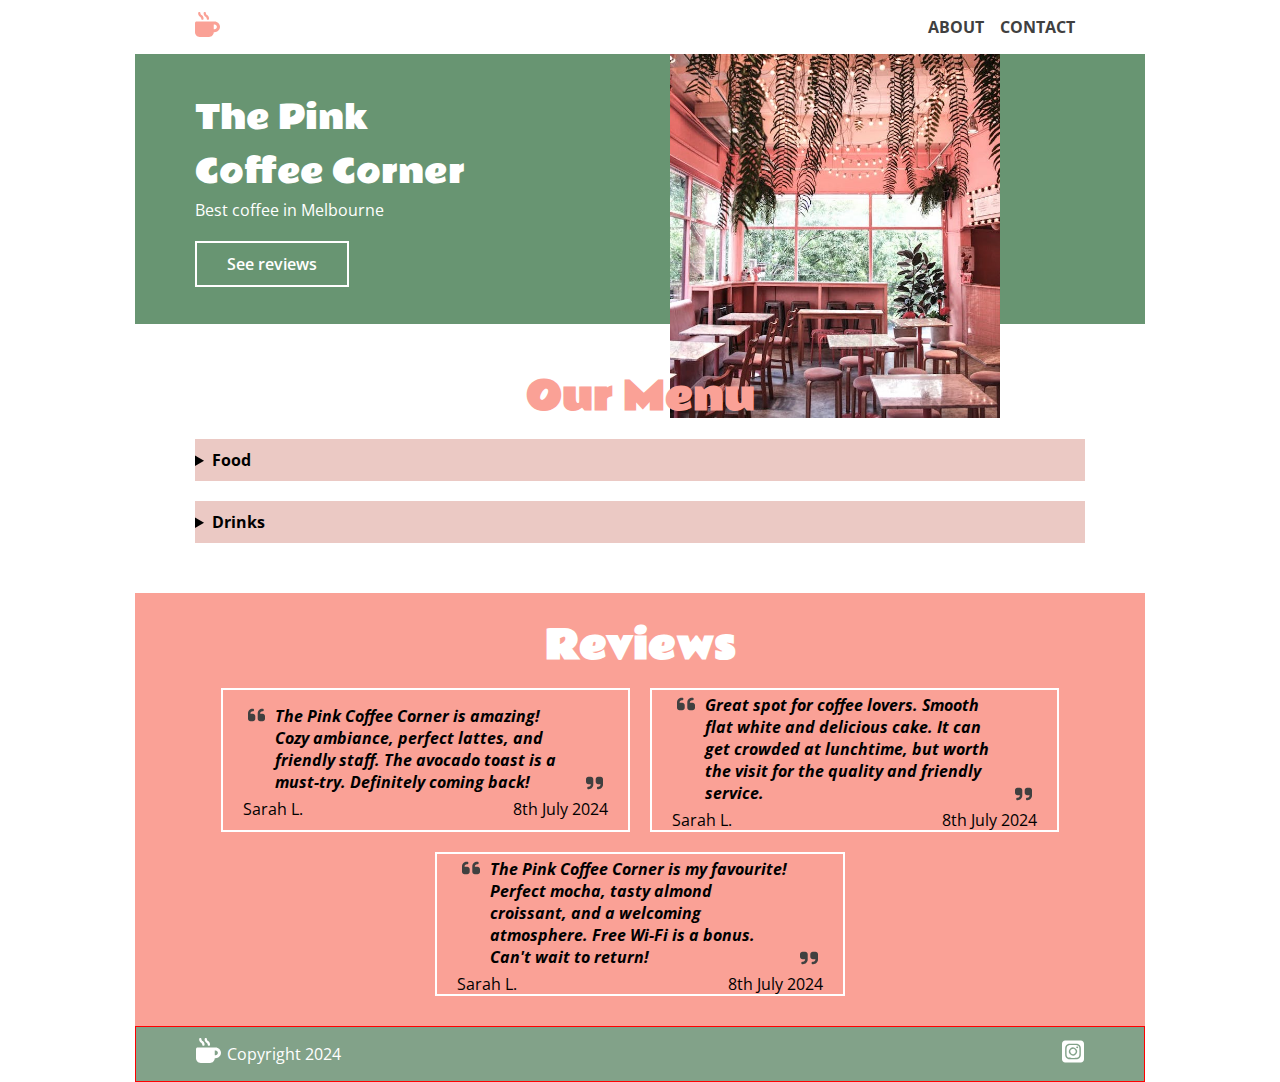
==== commit fc04860e: "adopts centering of the webpage" ====
--- a/index.html
+++ b/index.html
@@ -39,7 +39,10 @@
         <section class="hero-page-text">
           <span class="hero-page-heading"> The Pink<br />Coffee Corner </span>
           <span class="hero-page-description">Best coffee in Melbourne</span>
-          <article class="hero-btn-reviews">See reviews</article>
+
+          <article class="hero-btn-reviews">
+            <a href="#reviews-id">See reviews</a>
+          </article>
         </section>
         <section class="hero-page-image">
           <img
@@ -58,7 +61,6 @@
             <div class="container">
               <div>
                 <article>
-                  <!-- <div class="warnings"> -->
                   <img
                     src="./assets/images/chocolate_cupcake.jpg"
                     alt="chocolate cake"
@@ -74,12 +76,10 @@
                     />
                     <span>Vegan</span>
                   </div>
-                  <!-- </div> -->
-                </article>
-              </div>
-              <div>
-                <article>
-                  <!-- <div class="warnings"> -->
+                </article>
+              </div>
+              <div>
+                <article>
                   <img src="./assets/images/donuts.jpg" alt="donuts" />
                   <h3>Donuts</h3>
                   <div class="contains">
@@ -92,7 +92,6 @@
                     />
                     <span>Gluten Free</span>
                   </div>
-                  <!-- </div> -->
                 </article>
               </div>
               <div>
@@ -128,7 +127,6 @@
               </div>
               <div>
                 <article>
-                  <!-- <div class="warnings"> -->
                   <img
                     src="./assets/images/vanilla_cake.jpg"
                     alt="vanilla cake"
@@ -144,7 +142,6 @@
                     />
                     <span>Contains Eggs</span>
                   </div>
-                  <!-- </div> -->
                 </article>
               </div>
               <div>
@@ -252,7 +249,7 @@
         </section>
       </section>
 
-      <section class="reviews">
+      <section class="reviews" id="reviews-id">
         <h2>Reviews</h2>
         <section class="review-cards">
           <article>
@@ -346,46 +343,3 @@
     </footer>
   </body>
 </html>
-
-<!-- <section class="menu">
-    <h2>Our Menu</h2>
-    <section>
-        <details class="item-title">
-            <summary>Food</summary>
-            <article>
-                <img src="./assets/images/chocolate_cupcake.jpg" alt="chocolate cake">
-                <h3>Chocolate Cupcake</h3>
-                <span>vegan</span>
-            </article>
-            <article>
-                <img src="./assets/images/donuts.jpg" alt="donuts">
-                <h3>Donuts</h3>
-                <span>vegan</span>
-            </article>
-             <article>
-                <img src="./assets/images/raspberry_cupcake.jpg" alt="raspberry cupcake">
-                <h3>Rasberry Cupcake</h3>
-                <span>vegan</span>
-            </article>
-            <article>
-                <img src="./assets/images/vanilla_cake.jpg" alt="vanilla cake">
-                <h3>Vanilla Cake</h3>
-                <span>vegan</span>
-            </article>
-            <article>
-                <img src="./assets/images/cheesecake.jpg" alt="cheesecake">
-                <h3>Cheese cake</h3>
-                <span>vegan</span>
-            </article>
-        </details>
-    </section>
-    <section>
-        <details class="item-title">
-            <summary>Drinks</summary>
-            <article><h3>Flat White</h3></article>
-            <article><h3>Green Smoothie</h3></article>
-            <article><h3>Peanut Butter Smoothie</h3></article>
-            
-        </details>
-    </section>
-</section> -->
--- a/style.css
+++ b/style.css
@@ -1,26 +1,31 @@
 body {
+  margin: auto;
   height: 100vh;
-  width: 100%;
+  max-width: 80%;
   font-family: "Open Sans", sans-serif;
 }
 @media screen and (min-width: 577px) {
   body {
     width: 700px;
+    max-width: 100%;
   }
 }
 @media screen and (min-width: 769px) {
   body {
     width: 700px;
+    max-width: 100%;
   }
 }
 @media screen and (min-width: 1025px) {
   body {
     width: 1010px;
+    max-width: 90%;
   }
 }
 @media screen and (min-width: 1081px) {
   body {
     width: 1010px;
+    max-width: 80%;
   }
 }
 
@@ -53,11 +58,6 @@
 header nav a:hover {
   transform: scale(1.05);
 }
-@media screen and (min-width: 1025px) {
-  header nav a {
-    color: red;
-  }
-}
 
 .hero-page {
   display: flex;
@@ -91,6 +91,13 @@
   font-weight: 600;
   padding: 10px 30px;
 }
+.hero-page .hero-page-text a {
+  text-decoration: none;
+  color: white;
+}
+.hero-page .hero-page-text a :visited {
+  color: white;
+}
 .hero-page .hero-page-image {
   background-color: #689572;
   width: 50%;
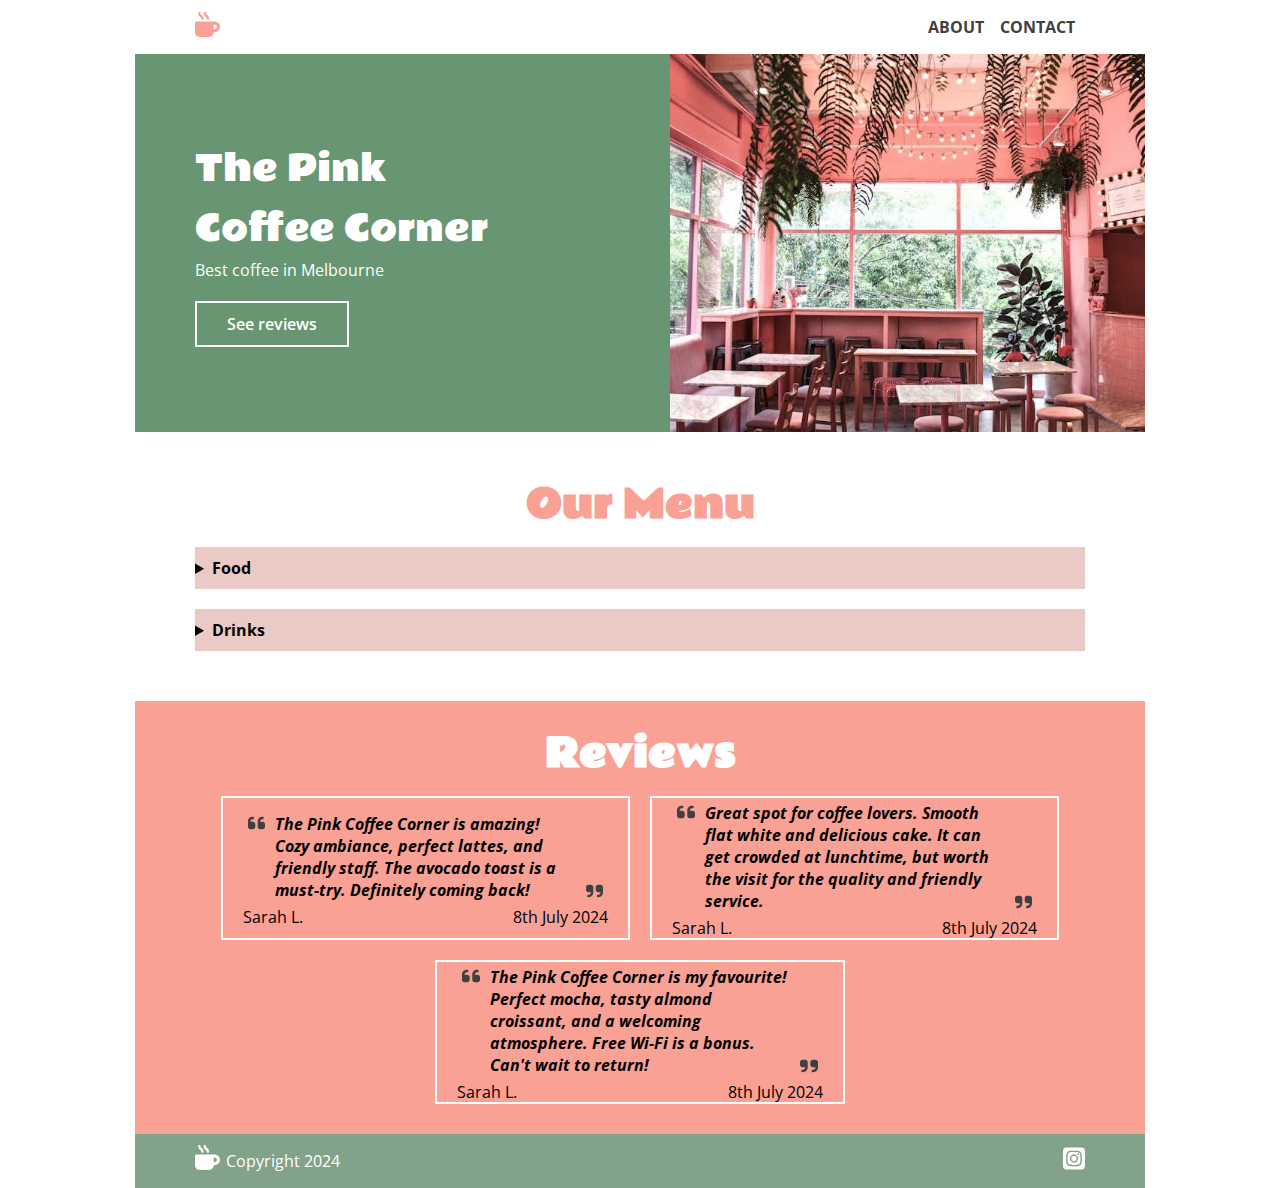
==== commit 3071be0f: "adds styling hero picture" ====
--- a/index.html
+++ b/index.html
@@ -48,7 +48,6 @@
           <img
             src="./assets/images/hero_image.jpg"
             alt="restaurant"
-            width="330px"
           />
         </section>
       </section>
--- a/style.css
+++ b/style.css
@@ -6,8 +6,8 @@
 }
 @media screen and (min-width: 577px) {
   body {
-    width: 700px;
-    max-width: 100%;
+    width: 100vh;
+    max-width: 80%;
   }
 }
 @media screen and (min-width: 769px) {
@@ -61,25 +61,63 @@
 
 .hero-page {
   display: flex;
-  flex-direction: row;
-  justify-content: center;
-  align-items: center;
-  height: 30vh;
-  color: white;
+  flex-direction: column;
+  justify-content: center;
+  align-items: start;
+  width: 100%;
+  color: white;
+}
+@media screen and (min-width: 577px) {
+  .hero-page {
+    display: flex;
+    flex-direction: column;
+    justify-content: center;
+    align-items: start;
+    width: 100%;
+  }
+}
+@media screen and (min-width: 769px) {
+  .hero-page {
+    display: flex;
+    flex-direction: row;
+    justify-content: center;
+    align-items: center;
+    height: 42vh;
+  }
 }
 .hero-page .hero-page-text {
   display: flex;
   flex-direction: column;
   justify-content: center;
   align-items: start;
-  width: 50%;
-  height: 30vh;
+  width: 86%;
+  height: 42vh;
   padding-left: 60px;
   background-color: #689572;
 }
+@media screen and (min-width: 577px) {
+  .hero-page .hero-page-text {
+    display: flex;
+    flex-direction: column;
+    justify-content: center;
+    align-items: start;
+    width: 90%;
+    padding-left: 60px;
+  }
+}
+@media screen and (min-width: 769px) {
+  .hero-page .hero-page-text {
+    display: flex;
+    flex-direction: column;
+    justify-content: center;
+    align-items: start;
+    width: 50%;
+    padding-left: 60px;
+  }
+}
 .hero-page .hero-page-text .hero-page-heading {
   font-family: "Rammetto One", sans-serif;
-  font-size: 2em;
+  font-size: 2.2em;
   padding: 0px;
 }
 .hero-page .hero-page-text .hero-page-description {
@@ -99,9 +137,19 @@
   color: white;
 }
 .hero-page .hero-page-image {
-  background-color: #689572;
-  width: 50%;
-  height: 30vh;
+  width: 100%;
+  margin-top: 5px;
+}
+@media screen and (min-width: 769px) {
+  .hero-page .hero-page-image {
+    width: 50%;
+    margin-top: 5px;
+  }
+}
+.hero-page .hero-page-image img {
+  height: 42vh;
+  width: 100%;
+  object-fit: cover;
 }
 
 .menu {
@@ -272,7 +320,6 @@
   padding: 0px 60px;
   background-color: #82a289;
   color: white;
-  border: 1px solid red;
 }
 footer .footer-logo {
   display: flex;
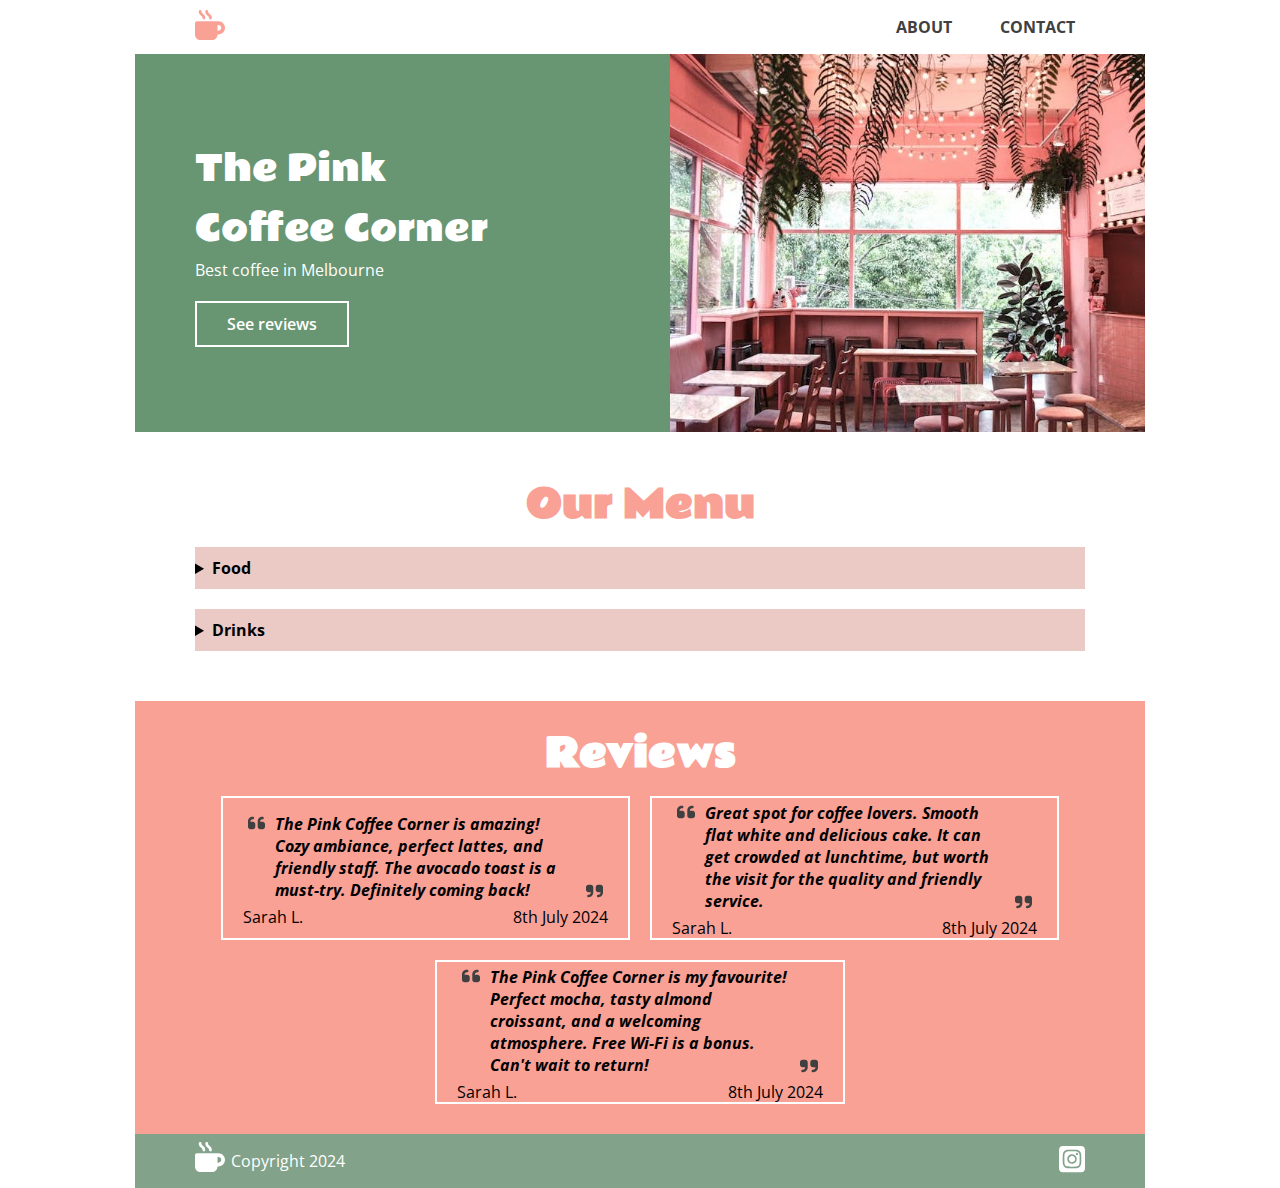
==== commit c74fe3a7: "adds contact.html in to the webpage" ====
--- a/index.html
+++ b/index.html
@@ -19,20 +19,20 @@
     />
   </head>
   <body>
-    <header id="home">
+    <nav class="navbar">
       <section class="logo">
         <img
           src="./assets/icons/mug-hot-pink.svg"
           alt="mug-hot"
-          height="25px"
+          height="30px"
         />
       </section>
-      <nav>
+      <section class="navbar__links">
         <!-- <a href="#home">Home</a> -->
         <a href="#aboutSection">About</a>
-        <a a href="#contactSection">Contact</a>
-      </nav>
-    </header>
+        <a a href="./contact.html">Contact</a>
+      </section>
+    </nav>
 
     <main>
       <section class="hero-page">
@@ -323,22 +323,40 @@
         </section>
       </section>
     </main>
-    <footer>
-      <section class="footer-logo">
+    <footer class="footer">
+      <section class="footer__copyright">
         <img
+          class="footer__copyright__logo"
           src="./assets/icons/mug-hot-white.svg"
           alt="mug-hot"
-          height="25px"
+          height="30px"
         />
-        <span>Copyright 2024</span>
-      </section>
-      <section class="instagram">
+        <span class="footer__copyright__text">Copyright 2024</span>
+      </section>
+      <section class="footer__links">
         <img
           src="./assets/icons/instagram-white.svg"
           alt="instagram"
-          height="25px"
+          height="30px"
         />
       </section>
     </footer>
   </body>
 </html>
+
+
+
+<!-- <header id="home">
+  <section class="logo">
+    <img
+      src="./assets/icons/mug-hot-pink.svg"
+      alt="mug-hot"
+      height="25px"
+    />
+  </section>
+  <nav>
+    <a href="#home">Home</a>
+    <a href="#aboutSection">About</a>
+    <a a href="./contact.html">Contact</a>
+  </nav>
+</header> -->--- a/style.css
+++ b/style.css
@@ -1,3 +1,90 @@
+.navbar {
+  display: flex;
+  flex-direction: row;
+  justify-content: space-between;
+  align-items: center;
+  height: 6vh;
+  padding: 0px 60px;
+}
+.navbar__links {
+  padding-right: 10px;
+  display: flex;
+  flex-direction: row;
+  justify-content: flex-start;
+  align-items: center;
+  gap: 3em;
+}
+.navbar__links a {
+  color: #404040;
+  font-weight: bold;
+  text-decoration: none;
+  text-transform: uppercase;
+}
+.navbar__links a:hover {
+  transform: scale(1.05);
+}
+
+.footer {
+  display: flex;
+  flex-direction: row;
+  justify-content: space-between;
+  align-items: center;
+  height: 6vh;
+  padding: 0px 60px;
+  background-color: #82a289;
+  color: white;
+}
+.footer__copyright {
+  display: flex;
+  flex-direction: row;
+  justify-content: flex-start;
+  align-items: center;
+  gap: 0.4em;
+}
+.footer__copyright__logo {
+  padding-bottom: 0.5em;
+}
+
+form {
+  display: flex;
+  flex-direction: column;
+  justify-content: center;
+  align-items: flex-start;
+  gap: 20px;
+  height: 60vh;
+  background-color: #689572;
+  padding-left: 60px;
+}
+form .form__header__text {
+  font-family: "Rammetto One", sans-serif;
+  color: white;
+  font-size: 2.2em;
+}
+form .form__body {
+  color: white;
+  font-size: 1.1em;
+  width: 60%;
+}
+form .form__body__input {
+  width: 80%;
+  height: 2vh;
+  margin-bottom: 15px;
+  font-size: 1em;
+}
+form .form__body__input-required {
+  padding-left: 10px;
+  color: #faa196;
+  font-size: 0.8em;
+}
+form .form__body__input-lg {
+  height: 8vh;
+  width: 80%;
+}
+form .form__body .form__submit {
+  height: 30px;
+  width: 150px;
+}
+
 body {
   margin: auto;
   height: 100vh;
@@ -27,36 +114,6 @@
     width: 1010px;
     max-width: 80%;
   }
-}
-
-header {
-  display: flex;
-  flex-direction: row;
-  justify-content: space-between;
-  align-items: center;
-  height: 6vh;
-  padding: 0px 60px;
-}
-header .logo {
-  width: 30px;
-  height: 30px;
-}
-header nav {
-  padding-right: 10px;
-  display: flex;
-  flex-direction: row;
-  justify-content: flex-start;
-  align-items: center;
-  gap: 1em;
-}
-header nav a {
-  color: #404040;
-  font-weight: bold;
-  text-decoration: none;
-  text-transform: uppercase;
-}
-header nav a:hover {
-  transform: scale(1.05);
 }
 
 .hero-page {
@@ -311,25 +368,4 @@
   justify-content: space-between;
 }
 
-footer {
-  display: flex;
-  flex-direction: row;
-  justify-content: space-between;
-  align-items: center;
-  height: 6vh;
-  padding: 0px 60px;
-  background-color: #82a289;
-  color: white;
-}
-footer .footer-logo {
-  display: flex;
-  flex-direction: row;
-  justify-content: flex-start;
-  align-items: center;
-  gap: 0.4em;
-}
-footer .footer-logo img {
-  padding-bottom: 0.5em;
-}
-
 /*# sourceMappingURL=style.css.map */
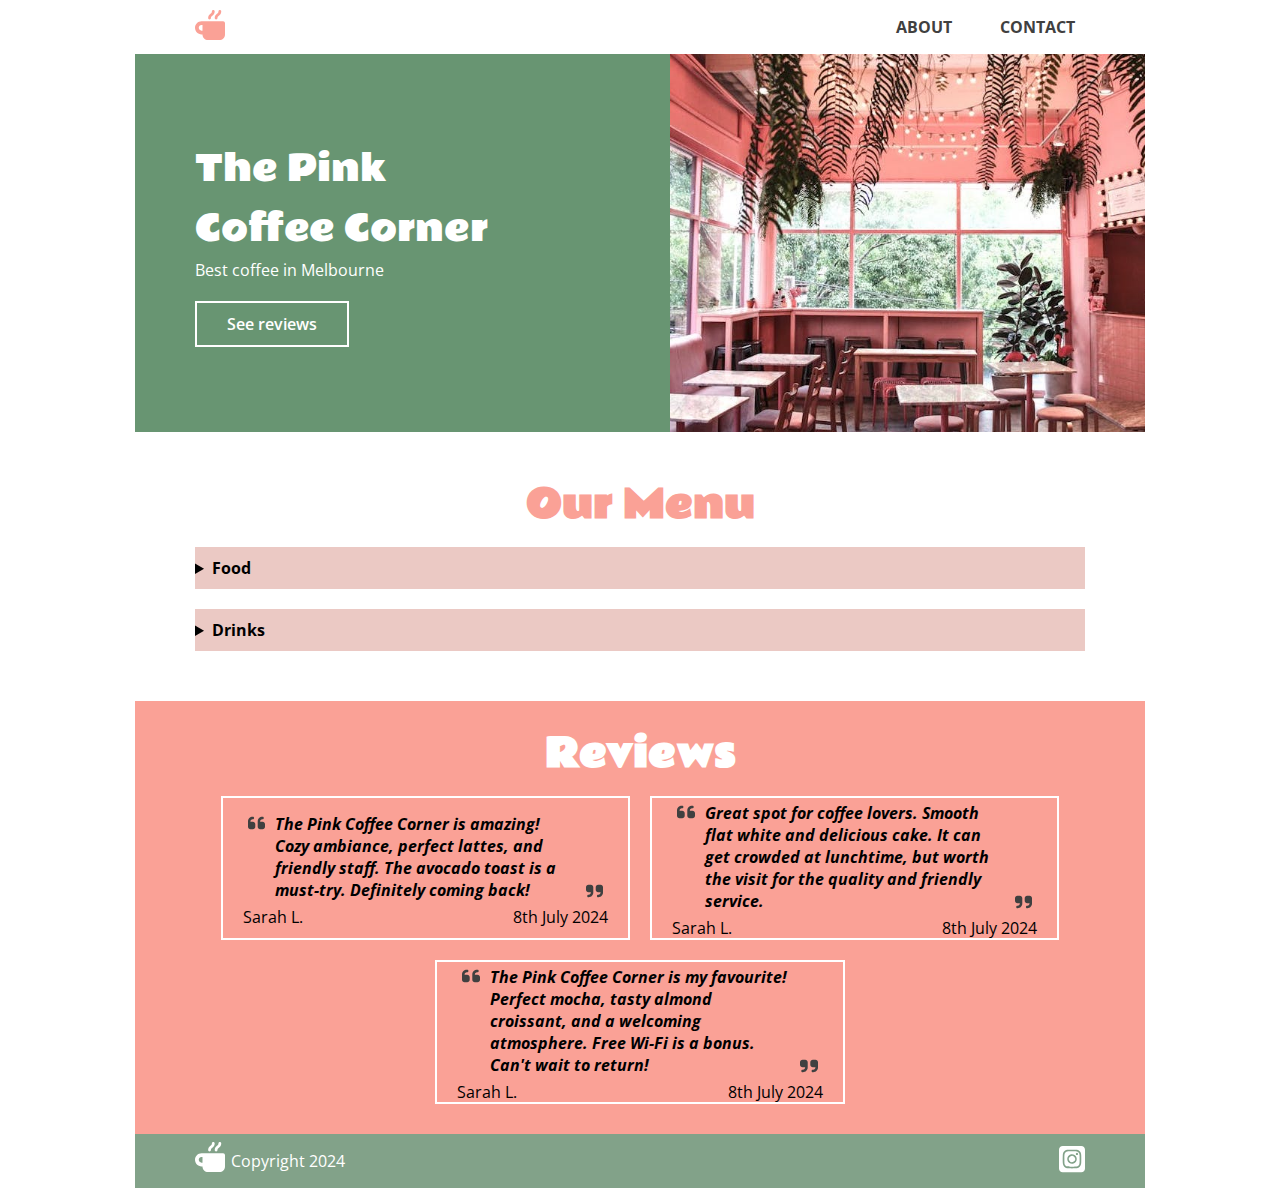
==== commit 8d955010: "adds most of martyna suggestions" ====
--- a/index.html
+++ b/index.html
@@ -326,7 +326,7 @@
     <footer class="footer">
       <section class="footer__copyright">
         <img
-          class="footer__copyright__logo"
+          class="logo"
           src="./assets/icons/mug-hot-white.svg"
           alt="mug-hot"
           height="30px"
--- a/style.css
+++ b/style.css
@@ -5,6 +5,9 @@
   align-items: center;
   height: 6vh;
   padding: 0px 60px;
+}
+.navbar .logo {
+  transform: scaleX(-1);
 }
 .navbar__links {
   padding-right: 10px;
@@ -22,98 +25,6 @@
 }
 .navbar__links a:hover {
   transform: scale(1.05);
-}
-
-.footer {
-  display: flex;
-  flex-direction: row;
-  justify-content: space-between;
-  align-items: center;
-  height: 6vh;
-  padding: 0px 60px;
-  background-color: #82a289;
-  color: white;
-}
-.footer__copyright {
-  display: flex;
-  flex-direction: row;
-  justify-content: flex-start;
-  align-items: center;
-  gap: 0.4em;
-}
-.footer__copyright__logo {
-  padding-bottom: 0.5em;
-}
-
-form {
-  display: flex;
-  flex-direction: column;
-  justify-content: center;
-  align-items: flex-start;
-  gap: 20px;
-  height: 60vh;
-  background-color: #689572;
-  padding-left: 60px;
-}
-form .form__header__text {
-  font-family: "Rammetto One", sans-serif;
-  color: white;
-  font-size: 2.2em;
-}
-form .form__body {
-  color: white;
-  font-size: 1.1em;
-  width: 60%;
-}
-form .form__body__input {
-  width: 80%;
-  height: 2vh;
-  margin-bottom: 15px;
-  font-size: 1em;
-}
-form .form__body__input-required {
-  padding-left: 10px;
-  color: #faa196;
-  font-size: 0.8em;
-}
-form .form__body__input-lg {
-  height: 8vh;
-  width: 80%;
-}
-form .form__body .form__submit {
-  height: 30px;
-  width: 150px;
-}
-
-body {
-  margin: auto;
-  height: 100vh;
-  max-width: 80%;
-  font-family: "Open Sans", sans-serif;
-}
-@media screen and (min-width: 577px) {
-  body {
-    width: 100vh;
-    max-width: 80%;
-  }
-}
-@media screen and (min-width: 769px) {
-  body {
-    width: 700px;
-    max-width: 100%;
-  }
-}
-@media screen and (min-width: 1025px) {
-  body {
-    width: 1010px;
-    max-width: 90%;
-  }
-}
-@media screen and (min-width: 1081px) {
-  body {
-    width: 1010px;
-    max-width: 80%;
-  }
 }
 
 .hero-page {
@@ -342,7 +253,7 @@
 }
 .reviews .review-cards article .review-text-container {
   display: flex;
-  flex-direction: rov;
+  flex-direction: row;
   justify-content: flex-start;
   align-items: flex-start;
   padding: 5px;
@@ -368,4 +279,98 @@
   justify-content: space-between;
 }
 
+.footer {
+  display: flex;
+  flex-direction: row;
+  justify-content: space-between;
+  align-items: center;
+  height: 6vh;
+  padding: 0px 60px;
+  background-color: #82a289;
+  color: white;
+}
+.footer__copyright {
+  display: flex;
+  flex-direction: row;
+  justify-content: flex-start;
+  align-items: center;
+  gap: 0.4em;
+}
+.footer__copyright .logo {
+  padding-bottom: 0.5em;
+  transform: scaleX(-1);
+}
+
+form {
+  display: flex;
+  flex-direction: column;
+  justify-content: center;
+  align-items: flex-start;
+  gap: 20px;
+  height: 60vh;
+  background-color: #689572;
+  padding-left: 60px;
+}
+form .form__header__text {
+  font-family: "Rammetto One", sans-serif;
+  color: white;
+  font-size: 2.2em;
+}
+form .form__body {
+  color: white;
+  font-size: 1.1em;
+  width: 60%;
+}
+form .form__body__input {
+  width: 80%;
+  height: 2vh;
+  margin-bottom: 15px;
+  font-size: 1em;
+}
+form .form__body__input-required {
+  padding-left: 10px;
+  color: #faa196;
+  font-size: 0.8em;
+}
+form .form__body__input-lg {
+  height: 8vh;
+  width: 80%;
+}
+form .form__body .form__submit {
+  height: 30px;
+  width: 150px;
+  font-size: 1em;
+}
+
+body {
+  margin: auto;
+  height: 100vh;
+  max-width: 80%;
+  font-family: "Open Sans", sans-serif;
+}
+@media screen and (min-width: 577px) {
+  body {
+    width: 100vh;
+    max-width: 80%;
+  }
+}
+@media screen and (min-width: 769px) {
+  body {
+    width: 700px;
+    max-width: 100%;
+  }
+}
+@media screen and (min-width: 1025px) {
+  body {
+    width: 1010px;
+    max-width: 90%;
+  }
+}
+@media screen and (min-width: 1081px) {
+  body {
+    width: 1010px;
+    max-width: 80%;
+  }
+}
+
 /*# sourceMappingURL=style.css.map */
